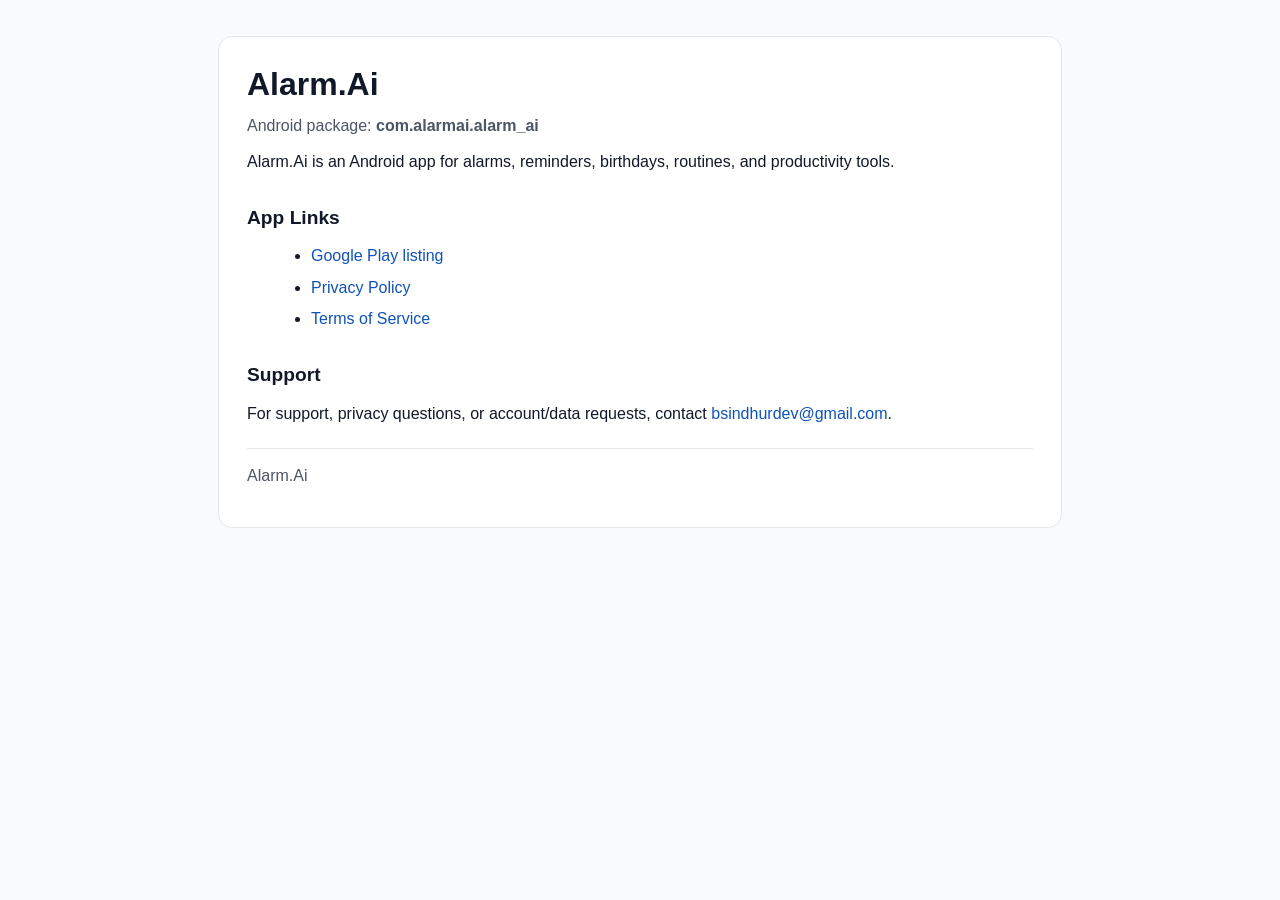
==== alarmai/index.html @ ee33b66f "Add Alarm.Ai homepage" ====
<!doctype html>
<html lang="en">
  <head>
    <meta charset="utf-8" />
    <meta name="viewport" content="width=device-width, initial-scale=1" />
    <title>Alarm.Ai</title>
    <meta
      name="description"
      content="Alarm.Ai Android app information, privacy policy, terms, and support."
    />
    <style>
      :root {
        --bg: #f8fafc;
        --text: #111827;
        --muted: #4b5563;
        --line: #e5e7eb;
        --card: #ffffff;
        --link: #0f52ba;
      }
      * { box-sizing: border-box; }
      body {
        margin: 0;
        background: var(--bg);
        color: var(--text);
        font-family: -apple-system, BlinkMacSystemFont, "Segoe UI", Roboto, Helvetica, Arial, sans-serif;
        line-height: 1.6;
      }
      .wrap { max-width: 880px; margin: 36px auto; padding: 0 18px; }
      .card {
        background: var(--card);
        border: 1px solid var(--line);
        border-radius: 14px;
        padding: 28px;
      }
      h1 { line-height: 1.2; margin: 0 0 10px; font-size: 2rem; }
      h2 { margin: 28px 0 10px; font-size: 1.2rem; }
      p { margin: 10px 0; }
      ul { margin: 8px 0 0 24px; }
      li { margin: 6px 0; }
      .muted { color: var(--muted); }
      a { color: var(--link); text-decoration: none; }
      a:hover { text-decoration: underline; }
      .footer {
        margin-top: 22px;
        padding-top: 14px;
        border-top: 1px solid var(--line);
        color: var(--muted);
      }
    </style>
  </head>
  <body>
    <main class="wrap">
      <article class="card">
        <h1>Alarm.Ai</h1>
        <p class="muted">Android package: <strong>com.alarmai.alarm_ai</strong></p>
        <p>
          Alarm.Ai is an Android app for alarms, reminders, birthdays, routines,
          and productivity tools.
        </p>

        <h2>App Links</h2>
        <ul>
          <li><a href="https://play.google.com/store/apps/details?id=com.alarmai.alarm_ai">Google Play listing</a></li>
          <li><a href="privacy-policy.html">Privacy Policy</a></li>
          <li><a href="terms.html">Terms of Service</a></li>
        </ul>

        <h2>Support</h2>
        <p>
          For support, privacy questions, or account/data requests, contact
          <a href="mailto:bsindhurdev@gmail.com">bsindhurdev@gmail.com</a>.
        </p>

        <p class="footer">Alarm.Ai</p>
      </article>
    </main>
  </body>
</html>
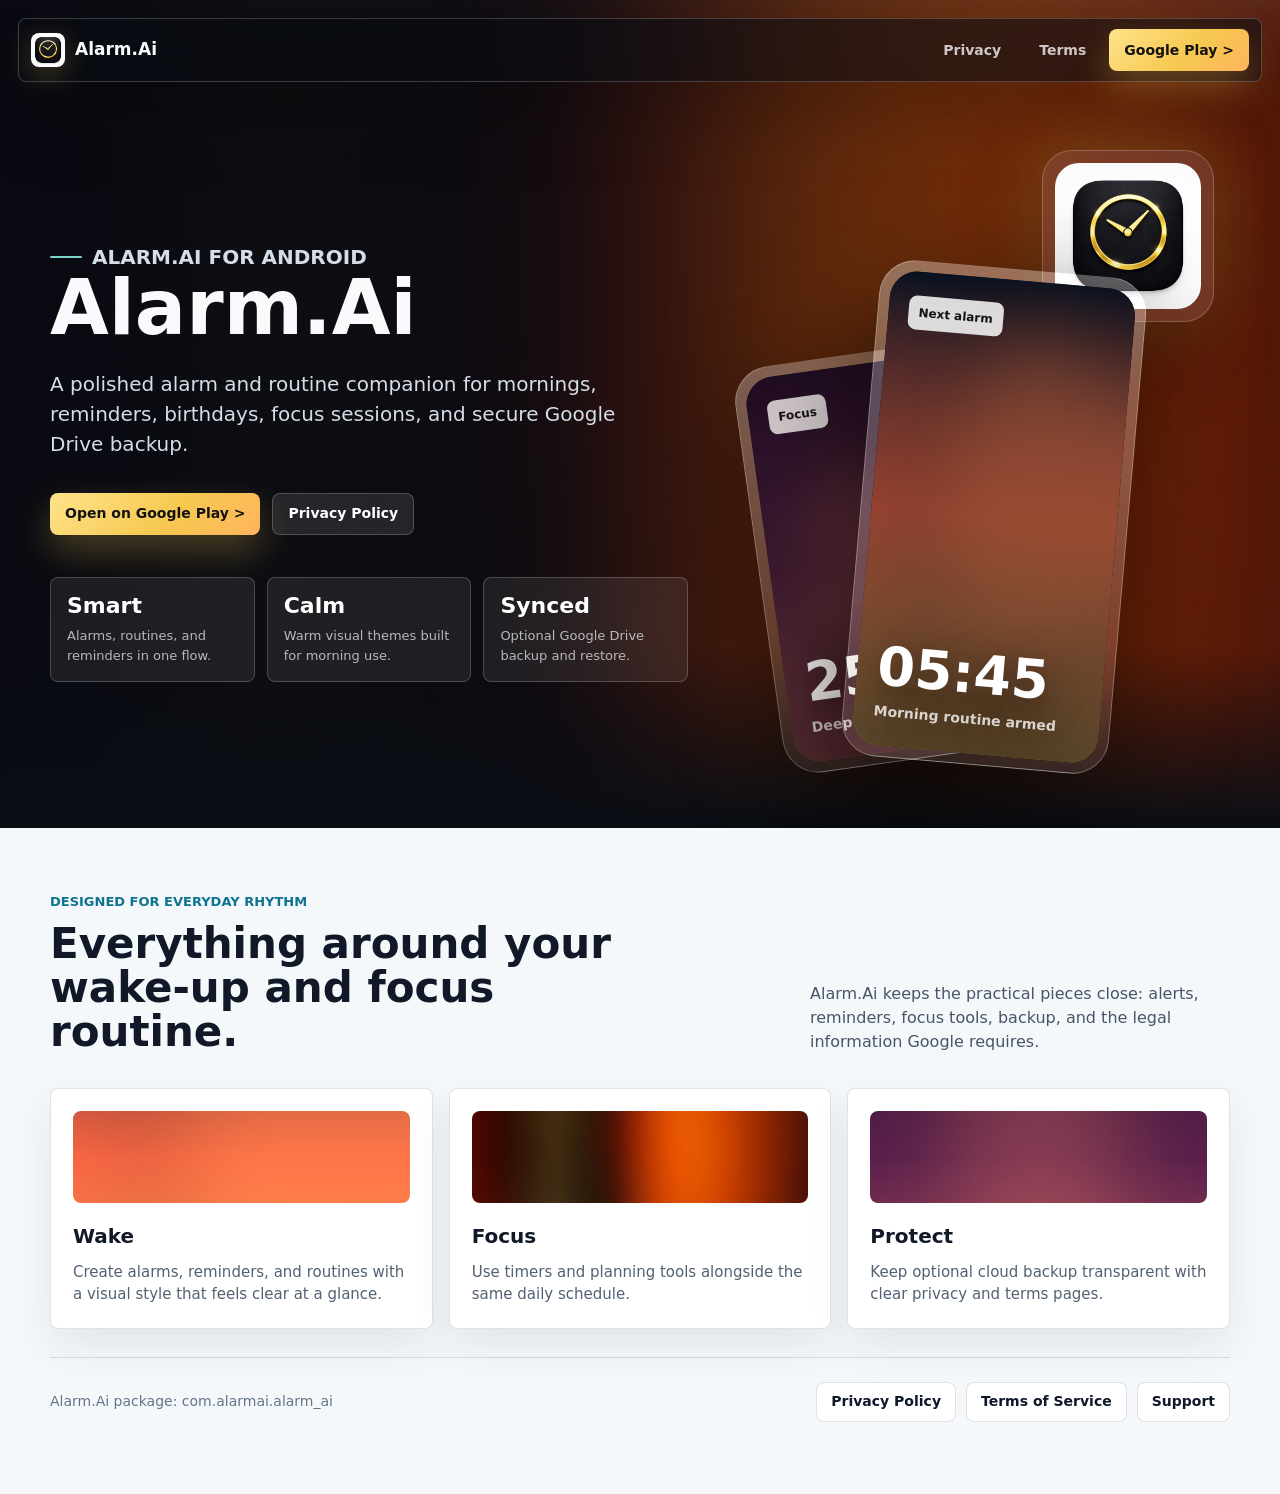
==== commit 1f2d39fd: "Modernize Alarm.Ai homepage" ====
--- a/alarmai/index.html
+++ b/alarmai/index.html
@@ -6,73 +6,596 @@
     <title>Alarm.Ai</title>
     <meta
       name="description"
-      content="Alarm.Ai Android app information, privacy policy, terms, and support."
+      content="Alarm.Ai Android app for alarms, reminders, birthdays, routines, and productivity tools."
     />
     <style>
       :root {
-        --bg: #f8fafc;
-        --text: #111827;
-        --muted: #4b5563;
-        --line: #e5e7eb;
-        --card: #ffffff;
-        --link: #0f52ba;
-      }
+        --ink: #f8fafc;
+        --paper: #ffffff;
+        --charcoal: #090d14;
+        --charcoal-soft: #111827;
+        --muted: #d5dde8;
+        --gold: #f6c84f;
+        --amber: #ff9b54;
+        --mint: #7dd3c7;
+        --blue: #83b9ff;
+        --line: rgba(255, 255, 255, 0.2);
+        --dark-line: rgba(15, 23, 42, 0.12);
+      }
+
       * { box-sizing: border-box; }
+      html { scroll-behavior: smooth; }
       body {
         margin: 0;
-        background: var(--bg);
-        color: var(--text);
-        font-family: -apple-system, BlinkMacSystemFont, "Segoe UI", Roboto, Helvetica, Arial, sans-serif;
-        line-height: 1.6;
-      }
-      .wrap { max-width: 880px; margin: 36px auto; padding: 0 18px; }
-      .card {
-        background: var(--card);
+        color: var(--ink);
+        background: var(--charcoal);
+        font-family: Inter, ui-sans-serif, system-ui, -apple-system, BlinkMacSystemFont, "Segoe UI", Roboto, Helvetica, Arial, sans-serif;
+        line-height: 1.5;
+      }
+
+      img { display: block; max-width: 100%; }
+      a { color: inherit; text-decoration: none; }
+
+      .page {
+        min-height: 100svh;
+        overflow-x: hidden;
+      }
+
+      .topbar {
+        position: fixed;
+        inset: 18px 18px auto;
+        z-index: 20;
+        display: flex;
+        align-items: center;
+        justify-content: space-between;
+        gap: 18px;
+        padding: 10px 12px;
         border: 1px solid var(--line);
-        border-radius: 14px;
-        padding: 28px;
-      }
-      h1 { line-height: 1.2; margin: 0 0 10px; font-size: 2rem; }
-      h2 { margin: 28px 0 10px; font-size: 1.2rem; }
-      p { margin: 10px 0; }
-      ul { margin: 8px 0 0 24px; }
-      li { margin: 6px 0; }
-      .muted { color: var(--muted); }
-      a { color: var(--link); text-decoration: none; }
-      a:hover { text-decoration: underline; }
-      .footer {
-        margin-top: 22px;
-        padding-top: 14px;
-        border-top: 1px solid var(--line);
+        border-radius: 8px;
+        background: rgba(9, 13, 20, 0.58);
+        backdrop-filter: blur(18px);
+        box-shadow: 0 24px 80px rgba(0, 0, 0, 0.25);
+      }
+
+      .brand {
+        display: inline-flex;
+        align-items: center;
+        gap: 10px;
+        min-width: 0;
+        font-weight: 800;
+        font-size: 17px;
+      }
+
+      .brand img {
+        width: 34px;
+        height: 34px;
+        border-radius: 8px;
+        box-shadow: 0 8px 28px rgba(246, 200, 79, 0.25);
+      }
+
+      .nav {
+        display: flex;
+        align-items: center;
+        gap: 8px;
+      }
+
+      .nav a,
+      .button {
+        display: inline-flex;
+        align-items: center;
+        justify-content: center;
+        min-height: 42px;
+        border-radius: 8px;
+        padding: 0 15px;
+        font-weight: 750;
+        font-size: 14px;
+        white-space: nowrap;
+      }
+
+      .nav a {
+        color: rgba(248, 250, 252, 0.78);
+      }
+
+      .nav a:hover,
+      .nav a:focus-visible {
+        color: #ffffff;
+        background: rgba(255, 255, 255, 0.08);
+        outline: none;
+      }
+
+      .button.primary {
+        color: #121212;
+        background: linear-gradient(135deg, #ffe38b, var(--gold) 58%, #ffb45e);
+        box-shadow: 0 16px 36px rgba(246, 200, 79, 0.28);
+      }
+
+      .button.secondary {
+        color: #ffffff;
+        border: 1px solid var(--line);
+        background: rgba(255, 255, 255, 0.1);
+      }
+
+      .hero {
+        position: relative;
+        min-height: 92svh;
+        isolation: isolate;
+        display: flex;
+        align-items: stretch;
+        background-image:
+          linear-gradient(90deg, rgba(7, 10, 18, 0.96) 0%, rgba(7, 10, 18, 0.84) 42%, rgba(7, 10, 18, 0.26) 100%),
+          url("assets/hero-warm.jpg");
+        background-size: cover;
+        background-position: center;
+      }
+
+      .hero::after {
+        content: "";
+        position: absolute;
+        inset: auto 0 0;
+        height: 180px;
+        background: linear-gradient(180deg, rgba(9, 13, 20, 0), var(--charcoal));
+        z-index: -1;
+      }
+
+      .hero-shell {
+        width: min(1180px, calc(100% - 48px));
+        margin: 0 auto;
+        display: grid;
+        grid-template-columns: minmax(0, 1.02fr) minmax(360px, 0.78fr);
+        gap: 54px;
+        align-items: center;
+        padding: 120px 0 48px;
+      }
+
+      .hero-copy {
+        max-width: 660px;
+      }
+
+      .eyebrow {
+        display: inline-flex;
+        align-items: center;
+        gap: 10px;
+        margin: 0 0 18px;
+        color: var(--mint);
+        font-size: 13px;
+        font-weight: 800;
+        text-transform: uppercase;
+        letter-spacing: 0;
+      }
+
+      .eyebrow::before {
+        content: "";
+        width: 32px;
+        height: 2px;
+        border-radius: 2px;
+        background: var(--mint);
+      }
+
+      h1 {
+        margin: 0;
+        font-size: 76px;
+        line-height: 0.96;
+        letter-spacing: 0;
+      }
+
+      .hero-copy p {
+        max-width: 620px;
+        margin: 24px 0 0;
         color: var(--muted);
+        font-size: 20px;
+      }
+
+      .hero-actions {
+        display: flex;
+        flex-wrap: wrap;
+        gap: 12px;
+        margin-top: 34px;
+      }
+
+      .signal-row {
+        display: grid;
+        grid-template-columns: repeat(3, minmax(0, 1fr));
+        gap: 12px;
+        margin-top: 42px;
+        max-width: 640px;
+      }
+
+      .signal {
+        min-height: 92px;
+        padding: 16px;
+        border: 1px solid var(--line);
+        border-radius: 8px;
+        background: rgba(255, 255, 255, 0.08);
+        backdrop-filter: blur(14px);
+      }
+
+      .signal strong {
+        display: block;
+        color: #ffffff;
+        font-size: 22px;
+        line-height: 1.1;
+      }
+
+      .signal span {
+        display: block;
+        margin-top: 8px;
+        color: rgba(248, 250, 252, 0.7);
+        font-size: 13px;
+      }
+
+      .visual-stage {
+        position: relative;
+        min-height: 620px;
+      }
+
+      .logo-orbit {
+        position: absolute;
+        top: 10px;
+        right: 16px;
+        width: 172px;
+        height: 172px;
+        border-radius: 30px;
+        padding: 12px;
+        background: rgba(255, 255, 255, 0.12);
+        border: 1px solid rgba(255, 255, 255, 0.22);
+        box-shadow: 0 24px 80px rgba(0, 0, 0, 0.42), 0 0 70px rgba(246, 200, 79, 0.32);
+        backdrop-filter: blur(20px);
+      }
+
+      .logo-orbit img { border-radius: 24px; }
+
+      .phone {
+        position: absolute;
+        width: 268px;
+        border-radius: 36px;
+        padding: 10px;
+        background: linear-gradient(180deg, rgba(255, 255, 255, 0.32), rgba(255, 255, 255, 0.08));
+        border: 1px solid rgba(255, 255, 255, 0.28);
+        box-shadow: 0 34px 110px rgba(0, 0, 0, 0.54);
+        overflow: hidden;
+      }
+
+      .phone.main {
+        right: 102px;
+        top: 128px;
+        transform: rotate(5deg);
+      }
+
+      .phone.back {
+        left: 16px;
+        top: 214px;
+        width: 218px;
+        opacity: 0.9;
+        transform: rotate(-8deg);
+      }
+
+      .phone-screen {
+        position: relative;
+        min-height: 476px;
+        border-radius: 28px;
+        overflow: hidden;
+        background: #111827;
+      }
+
+      .phone.back .phone-screen { min-height: 388px; }
+
+      .phone-screen img {
+        position: absolute;
+        inset: 0;
+        width: 100%;
+        height: 100%;
+        object-fit: cover;
+      }
+
+      .screen-ui {
+        position: absolute;
+        inset: 0;
+        display: flex;
+        flex-direction: column;
+        justify-content: space-between;
+        padding: 24px 20px;
+        background: linear-gradient(180deg, rgba(9, 13, 20, 0.14), rgba(9, 13, 20, 0.68));
+      }
+
+      .screen-pill {
+        align-self: flex-start;
+        padding: 8px 10px;
+        border-radius: 8px;
+        color: #141414;
+        background: rgba(255, 255, 255, 0.84);
+        font-size: 12px;
+        font-weight: 800;
+      }
+
+      .alarm-time {
+        color: #ffffff;
+        text-shadow: 0 8px 36px rgba(0, 0, 0, 0.5);
+      }
+
+      .alarm-time strong {
+        display: block;
+        font-size: 54px;
+        line-height: 0.94;
+      }
+
+      .alarm-time span {
+        display: block;
+        margin-top: 8px;
+        color: rgba(255, 255, 255, 0.78);
+        font-size: 14px;
+        font-weight: 700;
+      }
+
+      .feature-band {
+        position: relative;
+        background: #f5f8fb;
+        color: var(--charcoal-soft);
+        padding: 64px 0 72px;
+      }
+
+      .feature-inner {
+        width: min(1180px, calc(100% - 48px));
+        margin: 0 auto;
+      }
+
+      .section-kicker {
+        margin: 0 0 10px;
+        color: #0e7490;
+        font-size: 13px;
+        font-weight: 850;
+        text-transform: uppercase;
+        letter-spacing: 0;
+      }
+
+      .feature-head {
+        display: flex;
+        justify-content: space-between;
+        gap: 24px;
+        align-items: end;
+      }
+
+      .feature-head h2 {
+        margin: 0;
+        max-width: 620px;
+        font-size: 42px;
+        line-height: 1.05;
+        letter-spacing: 0;
+      }
+
+      .feature-head p {
+        max-width: 420px;
+        margin: 0;
+        color: #475569;
+        font-size: 16px;
+      }
+
+      .feature-grid {
+        display: grid;
+        grid-template-columns: repeat(3, minmax(0, 1fr));
+        gap: 16px;
+        margin-top: 34px;
+      }
+
+      .feature-card {
+        min-height: 188px;
+        border-radius: 8px;
+        padding: 22px;
+        background: var(--paper);
+        border: 1px solid var(--dark-line);
+        box-shadow: 0 18px 40px rgba(15, 23, 42, 0.08);
+      }
+
+      .feature-card img {
+        width: 100%;
+        height: 92px;
+        object-fit: cover;
+        border-radius: 8px;
+        margin-bottom: 18px;
+      }
+
+      .feature-card h3 {
+        margin: 0;
+        font-size: 20px;
+        letter-spacing: 0;
+      }
+
+      .feature-card p {
+        margin: 10px 0 0;
+        color: #526173;
+        font-size: 15px;
+      }
+
+      .legal-strip {
+        display: flex;
+        flex-wrap: wrap;
+        gap: 10px;
+        align-items: center;
+        justify-content: space-between;
+        margin-top: 28px;
+        padding-top: 24px;
+        border-top: 1px solid var(--dark-line);
+      }
+
+      .legal-strip p {
+        margin: 0;
+        color: #64748b;
+        font-size: 14px;
+      }
+
+      .legal-links {
+        display: flex;
+        flex-wrap: wrap;
+        gap: 10px;
+      }
+
+      .legal-links a {
+        min-height: 40px;
+        display: inline-flex;
+        align-items: center;
+        border-radius: 8px;
+        padding: 0 14px;
+        color: #0f172a;
+        background: #ffffff;
+        border: 1px solid var(--dark-line);
+        font-size: 14px;
+        font-weight: 800;
+      }
+
+      @media (max-width: 980px) {
+        .topbar { inset: 12px 12px auto; }
+        .nav a.optional { display: none; }
+        .hero-shell {
+          grid-template-columns: 1fr;
+          gap: 30px;
+          padding-top: 112px;
+        }
+        h1 { font-size: 58px; }
+        .hero-copy p { font-size: 18px; }
+        .visual-stage { min-height: 520px; }
+        .phone.main { right: 12%; top: 66px; }
+        .phone.back { left: 8%; top: 168px; }
+        .logo-orbit { right: 8%; top: 0; width: 132px; height: 132px; }
+        .feature-head { display: block; }
+        .feature-head h2 { font-size: 34px; }
+        .feature-head p { margin-top: 14px; }
+        .feature-grid { grid-template-columns: 1fr; }
+      }
+
+      @media (max-width: 640px) {
+        .topbar {
+          padding: 8px;
+          gap: 8px;
+        }
+        .brand span { max-width: 96px; overflow: hidden; text-overflow: ellipsis; }
+        .nav a { display: none; }
+        .nav .button { min-height: 38px; padding: 0 11px; font-size: 13px; }
+        .hero { min-height: 92svh; }
+        .hero-shell {
+          width: min(100% - 28px, 1180px);
+          padding: 94px 0 32px;
+        }
+        h1 { font-size: 40px; line-height: 1; }
+        .hero-copy p { font-size: 16px; }
+        .hero-actions { gap: 10px; margin-top: 24px; }
+        .button { width: 100%; min-height: 46px; }
+        .signal-row { grid-template-columns: 1fr; margin-top: 24px; }
+        .signal { min-height: 74px; }
+        .visual-stage { min-height: 380px; margin-top: 8px; }
+        .phone { width: 190px; border-radius: 28px; padding: 8px; }
+        .phone.main { right: 4px; top: 42px; }
+        .phone.back { left: 0; top: 126px; width: 152px; }
+        .phone-screen { min-height: 332px; border-radius: 22px; }
+        .phone.back .phone-screen { min-height: 270px; }
+        .logo-orbit { width: 92px; height: 92px; border-radius: 20px; right: 4px; top: 0; padding: 7px; }
+        .logo-orbit img { border-radius: 16px; }
+        .screen-ui { padding: 18px 14px; }
+        .alarm-time strong { font-size: 38px; }
+        .feature-band { padding-top: 48px; }
+        .feature-inner { width: min(100% - 28px, 1180px); }
+        .feature-head h2 { font-size: 28px; }
+        .legal-strip { align-items: stretch; }
+        .legal-links { width: 100%; }
+        .legal-links a { flex: 1 1 160px; justify-content: center; }
       }
     </style>
   </head>
   <body>
-    <main class="wrap">
-      <article class="card">
-        <h1>Alarm.Ai</h1>
-        <p class="muted">Android package: <strong>com.alarmai.alarm_ai</strong></p>
-        <p>
-          Alarm.Ai is an Android app for alarms, reminders, birthdays, routines,
-          and productivity tools.
-        </p>
-
-        <h2>App Links</h2>
-        <ul>
-          <li><a href="https://play.google.com/store/apps/details?id=com.alarmai.alarm_ai">Google Play listing</a></li>
-          <li><a href="privacy-policy.html">Privacy Policy</a></li>
-          <li><a href="terms.html">Terms of Service</a></li>
-        </ul>
-
-        <h2>Support</h2>
-        <p>
-          For support, privacy questions, or account/data requests, contact
-          <a href="mailto:bsindhurdev@gmail.com">bsindhurdev@gmail.com</a>.
-        </p>
-
-        <p class="footer">Alarm.Ai</p>
-      </article>
-    </main>
+    <div class="page">
+      <header class="topbar" aria-label="Alarm.Ai navigation">
+        <a class="brand" href="/alarmai/" aria-label="Alarm.Ai home">
+          <img src="assets/app-logo.png" alt="" />
+          <span>Alarm.Ai</span>
+        </a>
+        <nav class="nav" aria-label="Primary links">
+          <a class="optional" href="privacy-policy.html">Privacy</a>
+          <a class="optional" href="terms.html">Terms</a>
+          <a class="button primary" href="https://play.google.com/store/apps/details?id=com.alarmai.alarm_ai">Google Play &gt;</a>
+        </nav>
+      </header>
+
+      <main>
+        <section class="hero" aria-labelledby="hero-title">
+          <div class="hero-shell">
+            <div class="hero-copy">
+              <p class="eyebrow">Alarm.Ai for Android</p>
+              <h1 id="hero-title">Alarm.Ai</h1>
+              <p>
+                A polished alarm and routine companion for mornings, reminders,
+                birthdays, focus sessions, and secure Google Drive backup.
+              </p>
+              <div class="hero-actions">
+                <a class="button primary" href="https://play.google.com/store/apps/details?id=com.alarmai.alarm_ai">Open on Google Play &gt;</a>
+                <a class="button secondary" href="privacy-policy.html">Privacy Policy</a>
+              </div>
+              <div class="signal-row" aria-label="Highlights">
+                <div class="signal"><strong>Smart</strong><span>Alarms, routines, and reminders in one flow.</span></div>
+                <div class="signal"><strong>Calm</strong><span>Warm visual themes built for morning use.</span></div>
+                <div class="signal"><strong>Synced</strong><span>Optional Google Drive backup and restore.</span></div>
+              </div>
+            </div>
+
+            <div class="visual-stage" aria-hidden="true">
+              <div class="logo-orbit"><img src="assets/app-logo.png" alt="" /></div>
+              <div class="phone back">
+                <div class="phone-screen">
+                  <img src="assets/wallpaper-dusk.png" alt="" />
+                  <div class="screen-ui">
+                    <span class="screen-pill">Focus</span>
+                    <div class="alarm-time"><strong>25:00</strong><span>Deep work timer</span></div>
+                  </div>
+                </div>
+              </div>
+              <div class="phone main">
+                <div class="phone-screen">
+                  <img src="assets/wallpaper-sunrise.png" alt="" />
+                  <div class="screen-ui">
+                    <span class="screen-pill">Next alarm</span>
+                    <div class="alarm-time"><strong>05:45</strong><span>Morning routine armed</span></div>
+                  </div>
+                </div>
+              </div>
+            </div>
+          </div>
+        </section>
+
+        <section class="feature-band" aria-labelledby="feature-title">
+          <div class="feature-inner">
+            <p class="section-kicker">Designed for everyday rhythm</p>
+            <div class="feature-head">
+              <h2 id="feature-title">Everything around your wake-up and focus routine.</h2>
+              <p>
+                Alarm.Ai keeps the practical pieces close: alerts, reminders,
+                focus tools, backup, and the legal information Google requires.
+              </p>
+            </div>
+            <div class="feature-grid">
+              <article class="feature-card">
+                <img src="assets/wallpaper-sunrise.png" alt="Sunrise visual theme" />
+                <h3>Wake</h3>
+                <p>Create alarms, reminders, and routines with a visual style that feels clear at a glance.</p>
+              </article>
+              <article class="feature-card">
+                <img src="assets/hero-warm.jpg" alt="Warm focus background" />
+                <h3>Focus</h3>
+                <p>Use timers and planning tools alongside the same daily schedule.</p>
+              </article>
+              <article class="feature-card">
+                <img src="assets/wallpaper-dusk.png" alt="Dusk visual theme" />
+                <h3>Protect</h3>
+                <p>Keep optional cloud backup transparent with clear privacy and terms pages.</p>
+              </article>
+            </div>
+            <div class="legal-strip">
+              <p>Alarm.Ai package: com.alarmai.alarm_ai</p>
+              <div class="legal-links">
+                <a href="privacy-policy.html">Privacy Policy</a>
+                <a href="terms.html">Terms of Service</a>
+                <a href="mailto:bsindhurdev@gmail.com">Support</a>
+              </div>
+            </div>
+          </div>
+        </section>
+      </main>
+    </div>
   </body>
 </html>
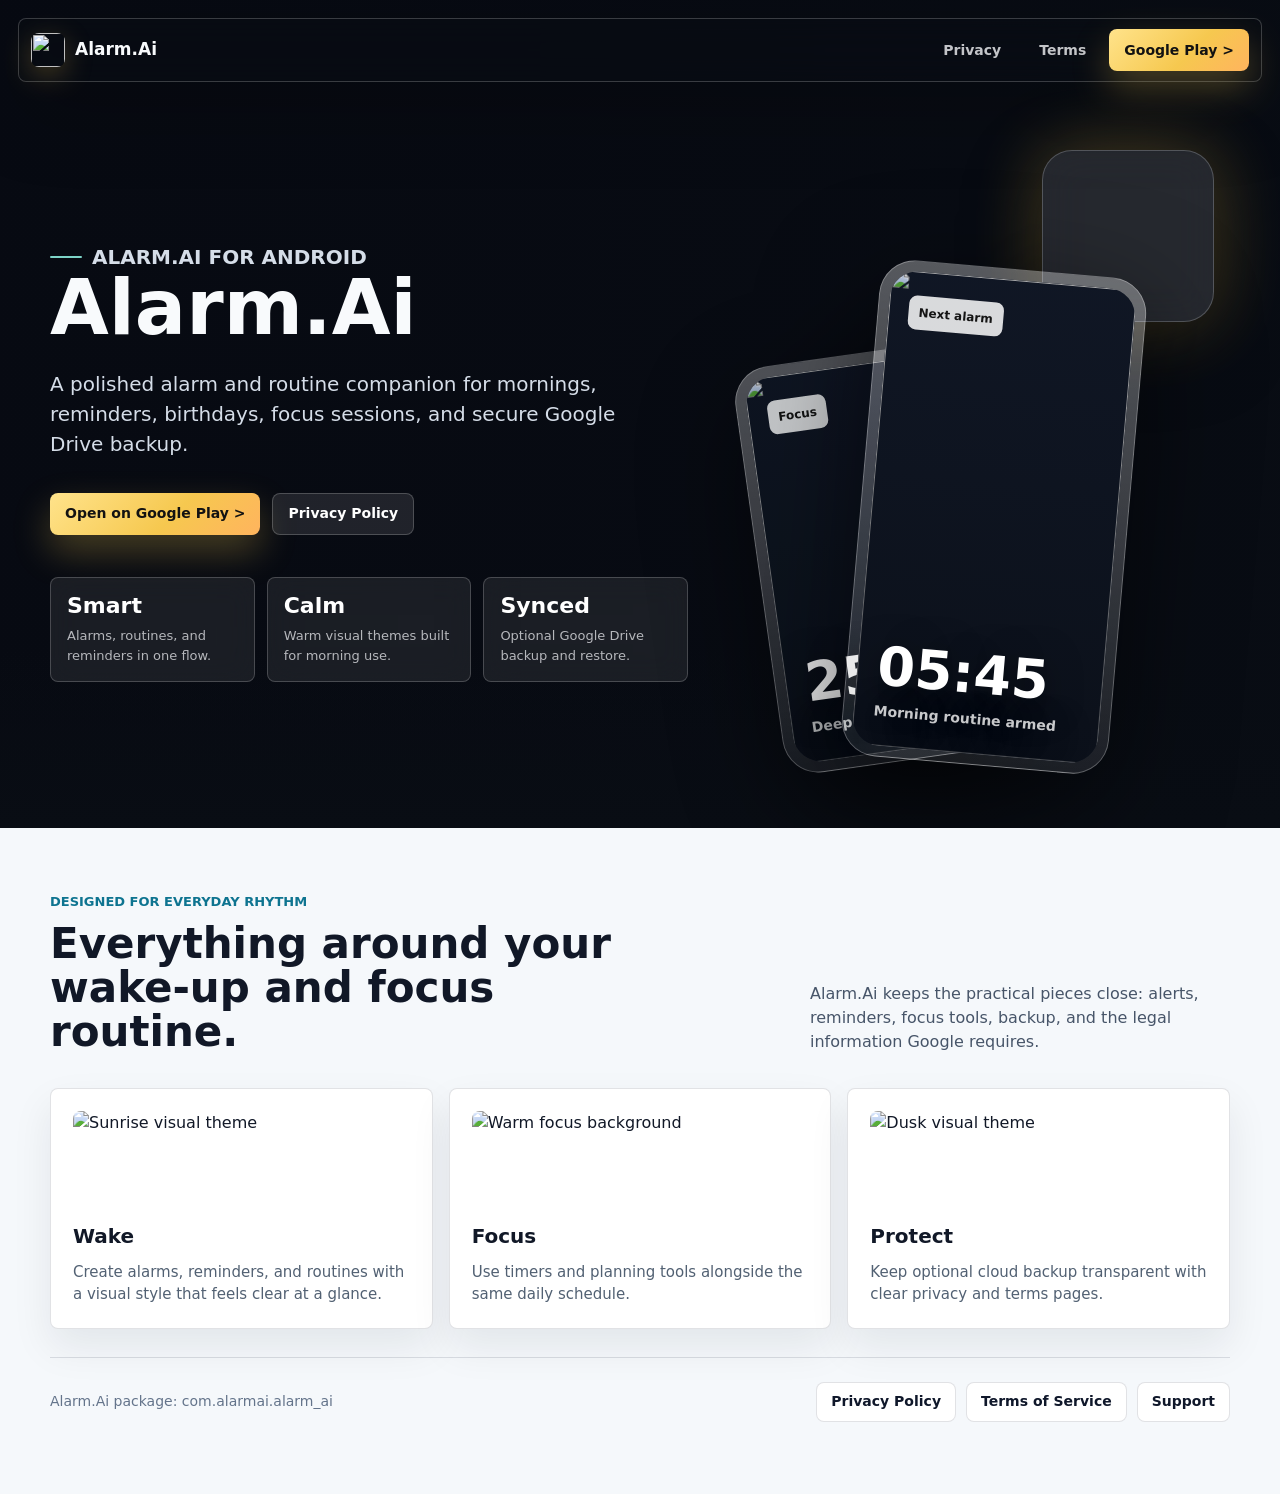
==== commit a38bffad: "Slim modern Alarm.Ai homepage" ====
--- a/alarmai/index.html
+++ b/alarmai/index.html
@@ -16,13 +16,10 @@
         --charcoal-soft: #111827;
         --muted: #d5dde8;
         --gold: #f6c84f;
-        --amber: #ff9b54;
         --mint: #7dd3c7;
-        --blue: #83b9ff;
         --line: rgba(255, 255, 255, 0.2);
         --dark-line: rgba(15, 23, 42, 0.12);
       }
-
       * { box-sizing: border-box; }
       html { scroll-behavior: smooth; }
       body {
@@ -32,15 +29,9 @@
         font-family: Inter, ui-sans-serif, system-ui, -apple-system, BlinkMacSystemFont, "Segoe UI", Roboto, Helvetica, Arial, sans-serif;
         line-height: 1.5;
       }
-
       img { display: block; max-width: 100%; }
       a { color: inherit; text-decoration: none; }
-
-      .page {
-        min-height: 100svh;
-        overflow-x: hidden;
-      }
-
+      .page { min-height: 100svh; overflow-x: hidden; }
       .topbar {
         position: fixed;
         inset: 18px 18px auto;
@@ -56,7 +47,6 @@
         backdrop-filter: blur(18px);
         box-shadow: 0 24px 80px rgba(0, 0, 0, 0.25);
       }
-
       .brand {
         display: inline-flex;
         align-items: center;
@@ -65,20 +55,13 @@
         font-weight: 800;
         font-size: 17px;
       }
-
       .brand img {
         width: 34px;
         height: 34px;
         border-radius: 8px;
         box-shadow: 0 8px 28px rgba(246, 200, 79, 0.25);
       }
-
-      .nav {
-        display: flex;
-        align-items: center;
-        gap: 8px;
-      }
-
+      .nav { display: flex; align-items: center; gap: 8px; }
       .nav a,
       .button {
         display: inline-flex;
@@ -91,30 +74,23 @@
         font-size: 14px;
         white-space: nowrap;
       }
-
-      .nav a {
-        color: rgba(248, 250, 252, 0.78);
-      }
-
+      .nav a { color: rgba(248, 250, 252, 0.78); }
       .nav a:hover,
       .nav a:focus-visible {
         color: #ffffff;
         background: rgba(255, 255, 255, 0.08);
         outline: none;
       }
-
       .button.primary {
         color: #121212;
         background: linear-gradient(135deg, #ffe38b, var(--gold) 58%, #ffb45e);
         box-shadow: 0 16px 36px rgba(246, 200, 79, 0.28);
       }
-
       .button.secondary {
         color: #ffffff;
         border: 1px solid var(--line);
         background: rgba(255, 255, 255, 0.1);
       }
-
       .hero {
         position: relative;
         min-height: 92svh;
@@ -123,11 +99,10 @@
         align-items: stretch;
         background-image:
           linear-gradient(90deg, rgba(7, 10, 18, 0.96) 0%, rgba(7, 10, 18, 0.84) 42%, rgba(7, 10, 18, 0.26) 100%),
-          url("assets/hero-warm.jpg");
+          url("https://raw.githubusercontent.com/bathalasindhur/alarmai-privacy-policy/main/assets/hero-warm.jpg");
         background-size: cover;
         background-position: center;
       }
-
       .hero::after {
         content: "";
         position: absolute;
@@ -136,7 +111,6 @@
         background: linear-gradient(180deg, rgba(9, 13, 20, 0), var(--charcoal));
         z-index: -1;
       }
-
       .hero-shell {
         width: min(1180px, calc(100% - 48px));
         margin: 0 auto;
@@ -146,11 +120,7 @@
         align-items: center;
         padding: 120px 0 48px;
       }
-
-      .hero-copy {
-        max-width: 660px;
-      }
-
+      .hero-copy { max-width: 660px; }
       .eyebrow {
         display: inline-flex;
         align-items: center;
@@ -162,7 +132,6 @@
         text-transform: uppercase;
         letter-spacing: 0;
       }
-
       .eyebrow::before {
         content: "";
         width: 32px;
@@ -170,28 +139,19 @@
         border-radius: 2px;
         background: var(--mint);
       }
-
       h1 {
         margin: 0;
         font-size: 76px;
         line-height: 0.96;
         letter-spacing: 0;
       }
-
       .hero-copy p {
         max-width: 620px;
         margin: 24px 0 0;
         color: var(--muted);
         font-size: 20px;
       }
-
-      .hero-actions {
-        display: flex;
-        flex-wrap: wrap;
-        gap: 12px;
-        margin-top: 34px;
-      }
-
+      .hero-actions { display: flex; flex-wrap: wrap; gap: 12px; margin-top: 34px; }
       .signal-row {
         display: grid;
         grid-template-columns: repeat(3, minmax(0, 1fr));
@@ -199,7 +159,6 @@
         margin-top: 42px;
         max-width: 640px;
       }
-
       .signal {
         min-height: 92px;
         padding: 16px;
@@ -208,26 +167,9 @@
         background: rgba(255, 255, 255, 0.08);
         backdrop-filter: blur(14px);
       }
-
-      .signal strong {
-        display: block;
-        color: #ffffff;
-        font-size: 22px;
-        line-height: 1.1;
-      }
-
-      .signal span {
-        display: block;
-        margin-top: 8px;
-        color: rgba(248, 250, 252, 0.7);
-        font-size: 13px;
-      }
-
-      .visual-stage {
-        position: relative;
-        min-height: 620px;
-      }
-
+      .signal strong { display: block; color: #ffffff; font-size: 22px; line-height: 1.1; }
+      .signal span { display: block; margin-top: 8px; color: rgba(248, 250, 252, 0.7); font-size: 13px; }
+      .visual-stage { position: relative; min-height: 620px; }
       .logo-orbit {
         position: absolute;
         top: 10px;
@@ -241,9 +183,7 @@
         box-shadow: 0 24px 80px rgba(0, 0, 0, 0.42), 0 0 70px rgba(246, 200, 79, 0.32);
         backdrop-filter: blur(20px);
       }
-
       .logo-orbit img { border-radius: 24px; }
-
       .phone {
         position: absolute;
         width: 268px;
@@ -254,39 +194,11 @@
         box-shadow: 0 34px 110px rgba(0, 0, 0, 0.54);
         overflow: hidden;
       }
-
-      .phone.main {
-        right: 102px;
-        top: 128px;
-        transform: rotate(5deg);
-      }
-
-      .phone.back {
-        left: 16px;
-        top: 214px;
-        width: 218px;
-        opacity: 0.9;
-        transform: rotate(-8deg);
-      }
-
-      .phone-screen {
-        position: relative;
-        min-height: 476px;
-        border-radius: 28px;
-        overflow: hidden;
-        background: #111827;
-      }
-
+      .phone.main { right: 102px; top: 128px; transform: rotate(5deg); }
+      .phone.back { left: 16px; top: 214px; width: 218px; opacity: 0.9; transform: rotate(-8deg); }
+      .phone-screen { position: relative; min-height: 476px; border-radius: 28px; overflow: hidden; background: #111827; }
       .phone.back .phone-screen { min-height: 388px; }
-
-      .phone-screen img {
-        position: absolute;
-        inset: 0;
-        width: 100%;
-        height: 100%;
-        object-fit: cover;
-      }
-
+      .phone-screen img { position: absolute; inset: 0; width: 100%; height: 100%; object-fit: cover; }
       .screen-ui {
         position: absolute;
         inset: 0;
@@ -296,7 +208,6 @@
         padding: 24px 20px;
         background: linear-gradient(180deg, rgba(9, 13, 20, 0.14), rgba(9, 13, 20, 0.68));
       }
-
       .screen-pill {
         align-self: flex-start;
         padding: 8px 10px;
@@ -306,149 +217,28 @@
         font-size: 12px;
         font-weight: 800;
       }
-
-      .alarm-time {
-        color: #ffffff;
-        text-shadow: 0 8px 36px rgba(0, 0, 0, 0.5);
-      }
-
-      .alarm-time strong {
-        display: block;
-        font-size: 54px;
-        line-height: 0.94;
-      }
-
-      .alarm-time span {
-        display: block;
-        margin-top: 8px;
-        color: rgba(255, 255, 255, 0.78);
-        font-size: 14px;
-        font-weight: 700;
-      }
-
-      .feature-band {
-        position: relative;
-        background: #f5f8fb;
-        color: var(--charcoal-soft);
-        padding: 64px 0 72px;
-      }
-
-      .feature-inner {
-        width: min(1180px, calc(100% - 48px));
-        margin: 0 auto;
-      }
-
-      .section-kicker {
-        margin: 0 0 10px;
-        color: #0e7490;
-        font-size: 13px;
-        font-weight: 850;
-        text-transform: uppercase;
-        letter-spacing: 0;
-      }
-
-      .feature-head {
-        display: flex;
-        justify-content: space-between;
-        gap: 24px;
-        align-items: end;
-      }
-
-      .feature-head h2 {
-        margin: 0;
-        max-width: 620px;
-        font-size: 42px;
-        line-height: 1.05;
-        letter-spacing: 0;
-      }
-
-      .feature-head p {
-        max-width: 420px;
-        margin: 0;
-        color: #475569;
-        font-size: 16px;
-      }
-
-      .feature-grid {
-        display: grid;
-        grid-template-columns: repeat(3, minmax(0, 1fr));
-        gap: 16px;
-        margin-top: 34px;
-      }
-
-      .feature-card {
-        min-height: 188px;
-        border-radius: 8px;
-        padding: 22px;
-        background: var(--paper);
-        border: 1px solid var(--dark-line);
-        box-shadow: 0 18px 40px rgba(15, 23, 42, 0.08);
-      }
-
-      .feature-card img {
-        width: 100%;
-        height: 92px;
-        object-fit: cover;
-        border-radius: 8px;
-        margin-bottom: 18px;
-      }
-
-      .feature-card h3 {
-        margin: 0;
-        font-size: 20px;
-        letter-spacing: 0;
-      }
-
-      .feature-card p {
-        margin: 10px 0 0;
-        color: #526173;
-        font-size: 15px;
-      }
-
-      .legal-strip {
-        display: flex;
-        flex-wrap: wrap;
-        gap: 10px;
-        align-items: center;
-        justify-content: space-between;
-        margin-top: 28px;
-        padding-top: 24px;
-        border-top: 1px solid var(--dark-line);
-      }
-
-      .legal-strip p {
-        margin: 0;
-        color: #64748b;
-        font-size: 14px;
-      }
-
-      .legal-links {
-        display: flex;
-        flex-wrap: wrap;
-        gap: 10px;
-      }
-
-      .legal-links a {
-        min-height: 40px;
-        display: inline-flex;
-        align-items: center;
-        border-radius: 8px;
-        padding: 0 14px;
-        color: #0f172a;
-        background: #ffffff;
-        border: 1px solid var(--dark-line);
-        font-size: 14px;
-        font-weight: 800;
-      }
-
+      .alarm-time { color: #ffffff; text-shadow: 0 8px 36px rgba(0, 0, 0, 0.5); }
+      .alarm-time strong { display: block; font-size: 54px; line-height: 0.94; }
+      .alarm-time span { display: block; margin-top: 8px; color: rgba(255, 255, 255, 0.78); font-size: 14px; font-weight: 700; }
+      .feature-band { position: relative; background: #f5f8fb; color: var(--charcoal-soft); padding: 64px 0 72px; }
+      .feature-inner { width: min(1180px, calc(100% - 48px)); margin: 0 auto; }
+      .section-kicker { margin: 0 0 10px; color: #0e7490; font-size: 13px; font-weight: 850; text-transform: uppercase; letter-spacing: 0; }
+      .feature-head { display: flex; justify-content: space-between; gap: 24px; align-items: end; }
+      .feature-head h2 { margin: 0; max-width: 620px; font-size: 42px; line-height: 1.05; letter-spacing: 0; }
+      .feature-head p { max-width: 420px; margin: 0; color: #475569; font-size: 16px; }
+      .feature-grid { display: grid; grid-template-columns: repeat(3, minmax(0, 1fr)); gap: 16px; margin-top: 34px; }
+      .feature-card { min-height: 188px; border-radius: 8px; padding: 22px; background: var(--paper); border: 1px solid var(--dark-line); box-shadow: 0 18px 40px rgba(15, 23, 42, 0.08); }
+      .feature-card img { width: 100%; height: 92px; object-fit: cover; border-radius: 8px; margin-bottom: 18px; }
+      .feature-card h3 { margin: 0; font-size: 20px; letter-spacing: 0; }
+      .feature-card p { margin: 10px 0 0; color: #526173; font-size: 15px; }
+      .legal-strip { display: flex; flex-wrap: wrap; gap: 10px; align-items: center; justify-content: space-between; margin-top: 28px; padding-top: 24px; border-top: 1px solid var(--dark-line); }
+      .legal-strip p { margin: 0; color: #64748b; font-size: 14px; }
+      .legal-links { display: flex; flex-wrap: wrap; gap: 10px; }
+      .legal-links a { min-height: 40px; display: inline-flex; align-items: center; border-radius: 8px; padding: 0 14px; color: #0f172a; background: #ffffff; border: 1px solid var(--dark-line); font-size: 14px; font-weight: 800; }
       @media (max-width: 980px) {
         .topbar { inset: 12px 12px auto; }
         .nav a.optional { display: none; }
-        .hero-shell {
-          grid-template-columns: 1fr;
-          gap: 30px;
-          padding-top: 112px;
-        }
+        .hero-shell { grid-template-columns: 1fr; gap: 30px; padding-top: 112px; }
         h1 { font-size: 58px; }
         .hero-copy p { font-size: 18px; }
         .visual-stage { min-height: 520px; }
@@ -460,20 +250,13 @@
         .feature-head p { margin-top: 14px; }
         .feature-grid { grid-template-columns: 1fr; }
       }
-
       @media (max-width: 640px) {
-        .topbar {
-          padding: 8px;
-          gap: 8px;
-        }
+        .topbar { padding: 8px; gap: 8px; }
         .brand span { max-width: 96px; overflow: hidden; text-overflow: ellipsis; }
         .nav a { display: none; }
         .nav .button { min-height: 38px; padding: 0 11px; font-size: 13px; }
         .hero { min-height: 92svh; }
-        .hero-shell {
-          width: min(100% - 28px, 1180px);
-          padding: 94px 0 32px;
-        }
+        .hero-shell { width: min(100% - 28px, 1180px); padding: 94px 0 32px; }
         h1 { font-size: 40px; line-height: 1; }
         .hero-copy p { font-size: 16px; }
         .hero-actions { gap: 10px; margin-top: 24px; }
@@ -503,7 +286,7 @@
     <div class="page">
       <header class="topbar" aria-label="Alarm.Ai navigation">
         <a class="brand" href="/alarmai/" aria-label="Alarm.Ai home">
-          <img src="assets/app-logo.png" alt="" />
+          <img src="https://raw.githubusercontent.com/bathalasindhur/alarmai-privacy-policy/main/assets/app-logo.png" alt="" />
           <span>Alarm.Ai</span>
         </a>
         <nav class="nav" aria-label="Primary links">
@@ -512,17 +295,13 @@
           <a class="button primary" href="https://play.google.com/store/apps/details?id=com.alarmai.alarm_ai">Google Play &gt;</a>
         </nav>
       </header>
-
       <main>
         <section class="hero" aria-labelledby="hero-title">
           <div class="hero-shell">
             <div class="hero-copy">
               <p class="eyebrow">Alarm.Ai for Android</p>
               <h1 id="hero-title">Alarm.Ai</h1>
-              <p>
-                A polished alarm and routine companion for mornings, reminders,
-                birthdays, focus sessions, and secure Google Drive backup.
-              </p>
+              <p>A polished alarm and routine companion for mornings, reminders, birthdays, focus sessions, and secure Google Drive backup.</p>
               <div class="hero-actions">
                 <a class="button primary" href="https://play.google.com/store/apps/details?id=com.alarmai.alarm_ai">Open on Google Play &gt;</a>
                 <a class="button secondary" href="privacy-policy.html">Privacy Policy</a>
@@ -533,66 +312,23 @@
                 <div class="signal"><strong>Synced</strong><span>Optional Google Drive backup and restore.</span></div>
               </div>
             </div>
-
             <div class="visual-stage" aria-hidden="true">
-              <div class="logo-orbit"><img src="assets/app-logo.png" alt="" /></div>
-              <div class="phone back">
-                <div class="phone-screen">
-                  <img src="assets/wallpaper-dusk.png" alt="" />
-                  <div class="screen-ui">
-                    <span class="screen-pill">Focus</span>
-                    <div class="alarm-time"><strong>25:00</strong><span>Deep work timer</span></div>
-                  </div>
-                </div>
-              </div>
-              <div class="phone main">
-                <div class="phone-screen">
-                  <img src="assets/wallpaper-sunrise.png" alt="" />
-                  <div class="screen-ui">
-                    <span class="screen-pill">Next alarm</span>
-                    <div class="alarm-time"><strong>05:45</strong><span>Morning routine armed</span></div>
-                  </div>
-                </div>
-              </div>
+              <div class="logo-orbit"><img src="https://raw.githubusercontent.com/bathalasindhur/alarmai-privacy-policy/main/assets/app-logo.png" alt="" /></div>
+              <div class="phone back"><div class="phone-screen"><img src="https://raw.githubusercontent.com/bathalasindhur/alarmai-privacy-policy/main/assets/wallpaper-dusk.png" alt="" /><div class="screen-ui"><span class="screen-pill">Focus</span><div class="alarm-time"><strong>25:00</strong><span>Deep work timer</span></div></div></div></div>
+              <div class="phone main"><div class="phone-screen"><img src="https://raw.githubusercontent.com/bathalasindhur/alarmai-privacy-policy/main/assets/wallpaper-sunrise.png" alt="" /><div class="screen-ui"><span class="screen-pill">Next alarm</span><div class="alarm-time"><strong>05:45</strong><span>Morning routine armed</span></div></div></div></div>
             </div>
           </div>
         </section>
-
         <section class="feature-band" aria-labelledby="feature-title">
           <div class="feature-inner">
             <p class="section-kicker">Designed for everyday rhythm</p>
-            <div class="feature-head">
-              <h2 id="feature-title">Everything around your wake-up and focus routine.</h2>
-              <p>
-                Alarm.Ai keeps the practical pieces close: alerts, reminders,
-                focus tools, backup, and the legal information Google requires.
-              </p>
+            <div class="feature-head"><h2 id="feature-title">Everything around your wake-up and focus routine.</h2><p>Alarm.Ai keeps the practical pieces close: alerts, reminders, focus tools, backup, and the legal information Google requires.</p></div>
+            <div class="feature-grid">
+              <article class="feature-card"><img src="https://raw.githubusercontent.com/bathalasindhur/alarmai-privacy-policy/main/assets/wallpaper-sunrise.png" alt="Sunrise visual theme" /><h3>Wake</h3><p>Create alarms, reminders, and routines with a visual style that feels clear at a glance.</p></article>
+              <article class="feature-card"><img src="https://raw.githubusercontent.com/bathalasindhur/alarmai-privacy-policy/main/assets/hero-warm.jpg" alt="Warm focus background" /><h3>Focus</h3><p>Use timers and planning tools alongside the same daily schedule.</p></article>
+              <article class="feature-card"><img src="https://raw.githubusercontent.com/bathalasindhur/alarmai-privacy-policy/main/assets/wallpaper-dusk.png" alt="Dusk visual theme" /><h3>Protect</h3><p>Keep optional cloud backup transparent with clear privacy and terms pages.</p></article>
             </div>
-            <div class="feature-grid">
-              <article class="feature-card">
-                <img src="assets/wallpaper-sunrise.png" alt="Sunrise visual theme" />
-                <h3>Wake</h3>
-                <p>Create alarms, reminders, and routines with a visual style that feels clear at a glance.</p>
-              </article>
-              <article class="feature-card">
-                <img src="assets/hero-warm.jpg" alt="Warm focus background" />
-                <h3>Focus</h3>
-                <p>Use timers and planning tools alongside the same daily schedule.</p>
-              </article>
-              <article class="feature-card">
-                <img src="assets/wallpaper-dusk.png" alt="Dusk visual theme" />
-                <h3>Protect</h3>
-                <p>Keep optional cloud backup transparent with clear privacy and terms pages.</p>
-              </article>
-            </div>
-            <div class="legal-strip">
-              <p>Alarm.Ai package: com.alarmai.alarm_ai</p>
-              <div class="legal-links">
-                <a href="privacy-policy.html">Privacy Policy</a>
-                <a href="terms.html">Terms of Service</a>
-                <a href="mailto:bsindhurdev@gmail.com">Support</a>
-              </div>
-            </div>
+            <div class="legal-strip"><p>Alarm.Ai package: com.alarmai.alarm_ai</p><div class="legal-links"><a href="privacy-policy.html">Privacy Policy</a><a href="terms.html">Terms of Service</a><a href="mailto:bsindhurdev@gmail.com">Support</a></div></div>
           </div>
         </section>
       </main>
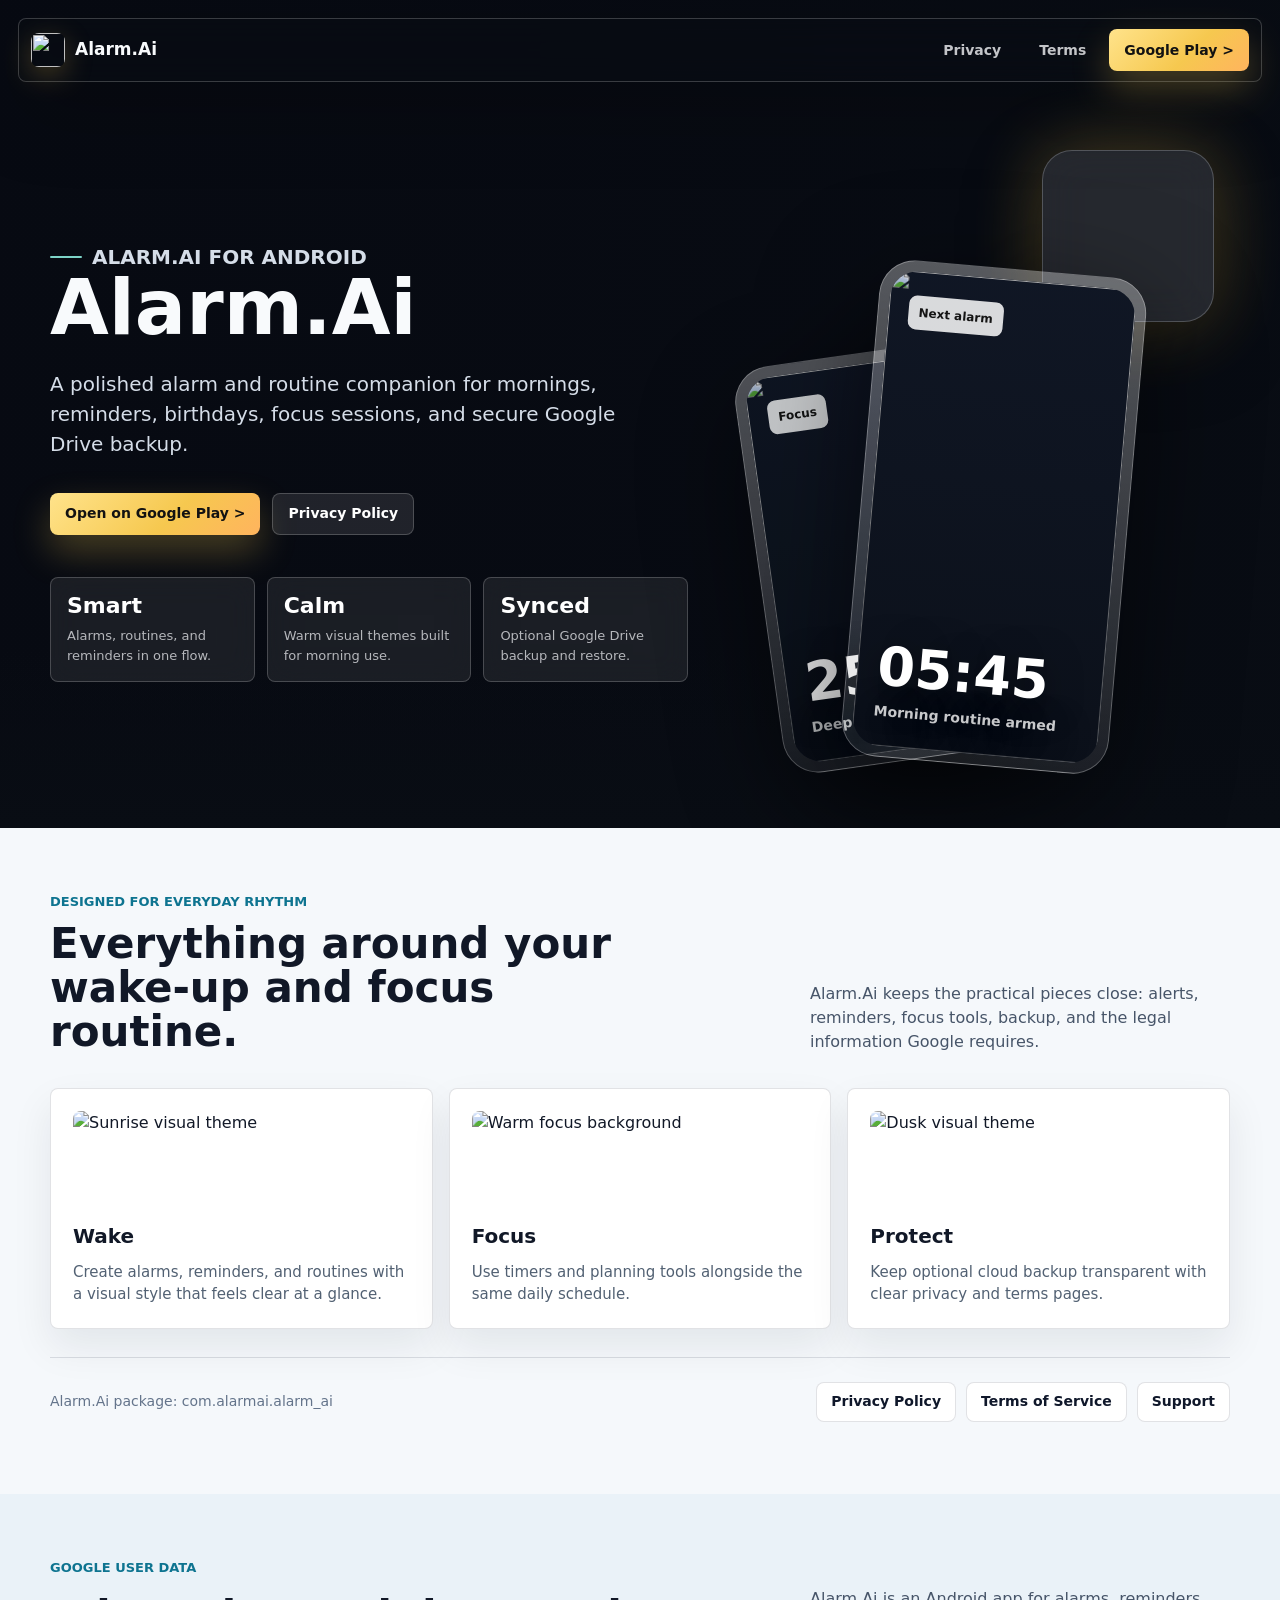
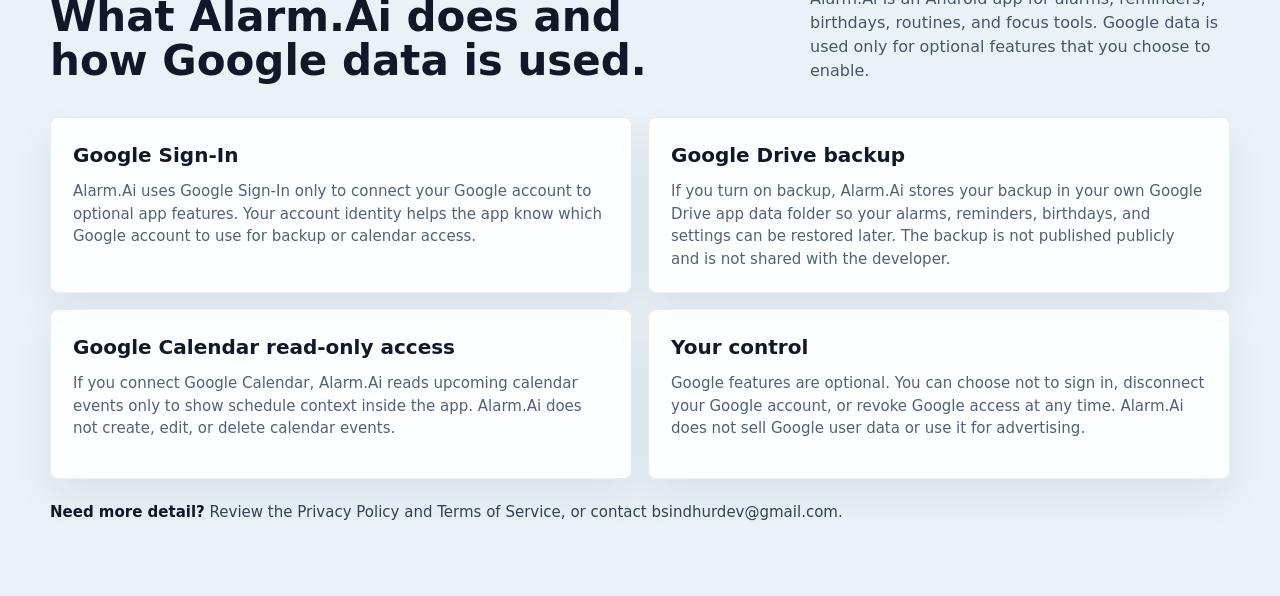
==== commit 376e67f7: "Clarify homepage Google data use" ====
--- a/alarmai/index.html
+++ b/alarmai/index.html
@@ -231,6 +231,14 @@
       .feature-card img { width: 100%; height: 92px; object-fit: cover; border-radius: 8px; margin-bottom: 18px; }
       .feature-card h3 { margin: 0; font-size: 20px; letter-spacing: 0; }
       .feature-card p { margin: 10px 0 0; color: #526173; font-size: 15px; }
+      .trust-band { background: #eaf2f8; color: var(--charcoal-soft); padding: 64px 0 72px; }
+      .trust-inner { width: min(1180px, calc(100% - 48px)); margin: 0 auto; }
+      .trust-grid { display: grid; grid-template-columns: repeat(2, minmax(0, 1fr)); gap: 16px; margin-top: 34px; }
+      .trust-card { min-height: 170px; border-radius: 8px; padding: 22px; background: rgba(255, 255, 255, 0.88); border: 1px solid rgba(15, 23, 42, 0.08); box-shadow: 0 18px 40px rgba(15, 23, 42, 0.07); }
+      .trust-card h3 { margin: 0; font-size: 20px; letter-spacing: 0; }
+      .trust-card p { margin: 10px 0 0; color: #526173; font-size: 15px; }
+      .trust-note { margin: 22px 0 0; color: #334155; font-size: 15px; }
+      .trust-note strong { color: #0f172a; }
       .legal-strip { display: flex; flex-wrap: wrap; gap: 10px; align-items: center; justify-content: space-between; margin-top: 28px; padding-top: 24px; border-top: 1px solid var(--dark-line); }
       .legal-strip p { margin: 0; color: #64748b; font-size: 14px; }
       .legal-links { display: flex; flex-wrap: wrap; gap: 10px; }
@@ -249,6 +257,7 @@
         .feature-head h2 { font-size: 34px; }
         .feature-head p { margin-top: 14px; }
         .feature-grid { grid-template-columns: 1fr; }
+        .trust-grid { grid-template-columns: 1fr; }
       }
       @media (max-width: 640px) {
         .topbar { padding: 8px; gap: 8px; }
@@ -263,7 +272,7 @@
         .button { width: 100%; min-height: 46px; }
         .signal-row { grid-template-columns: 1fr; margin-top: 24px; }
         .signal { min-height: 74px; }
-        .visual-stage { min-height: 380px; margin-top: 8px; }
+        .visual-stage { display: none; }
         .phone { width: 190px; border-radius: 28px; padding: 8px; }
         .phone.main { right: 4px; top: 42px; }
         .phone.back { left: 0; top: 126px; width: 152px; }
@@ -331,6 +340,19 @@
             <div class="legal-strip"><p>Alarm.Ai package: com.alarmai.alarm_ai</p><div class="legal-links"><a href="privacy-policy.html">Privacy Policy</a><a href="terms.html">Terms of Service</a><a href="mailto:bsindhurdev@gmail.com">Support</a></div></div>
           </div>
         </section>
+        <section class="trust-band" id="google-data" aria-labelledby="google-data-title">
+          <div class="trust-inner">
+            <p class="section-kicker">Google user data</p>
+            <div class="feature-head"><h2 id="google-data-title">What Alarm.Ai does and how Google data is used.</h2><p>Alarm.Ai is an Android app for alarms, reminders, birthdays, routines, and focus tools. Google data is used only for optional features that you choose to enable.</p></div>
+            <div class="trust-grid">
+              <article class="trust-card"><h3>Google Sign-In</h3><p>Alarm.Ai uses Google Sign-In only to connect your Google account to optional app features. Your account identity helps the app know which Google account to use for backup or calendar access.</p></article>
+              <article class="trust-card"><h3>Google Drive backup</h3><p>If you turn on backup, Alarm.Ai stores your backup in your own Google Drive app data folder so your alarms, reminders, birthdays, and settings can be restored later. The backup is not published publicly and is not shared with the developer.</p></article>
+              <article class="trust-card"><h3>Google Calendar read-only access</h3><p>If you connect Google Calendar, Alarm.Ai reads upcoming calendar events only to show schedule context inside the app. Alarm.Ai does not create, edit, or delete calendar events.</p></article>
+              <article class="trust-card"><h3>Your control</h3><p>Google features are optional. You can choose not to sign in, disconnect your Google account, or revoke Google access at any time. Alarm.Ai does not sell Google user data or use it for advertising.</p></article>
+            </div>
+            <p class="trust-note"><strong>Need more detail?</strong> Review the <a href="privacy-policy.html">Privacy Policy</a> and <a href="terms.html">Terms of Service</a>, or contact <a href="mailto:bsindhurdev@gmail.com">bsindhurdev@gmail.com</a>.</p>
+          </div>
+        </section>
       </main>
     </div>
   </body>
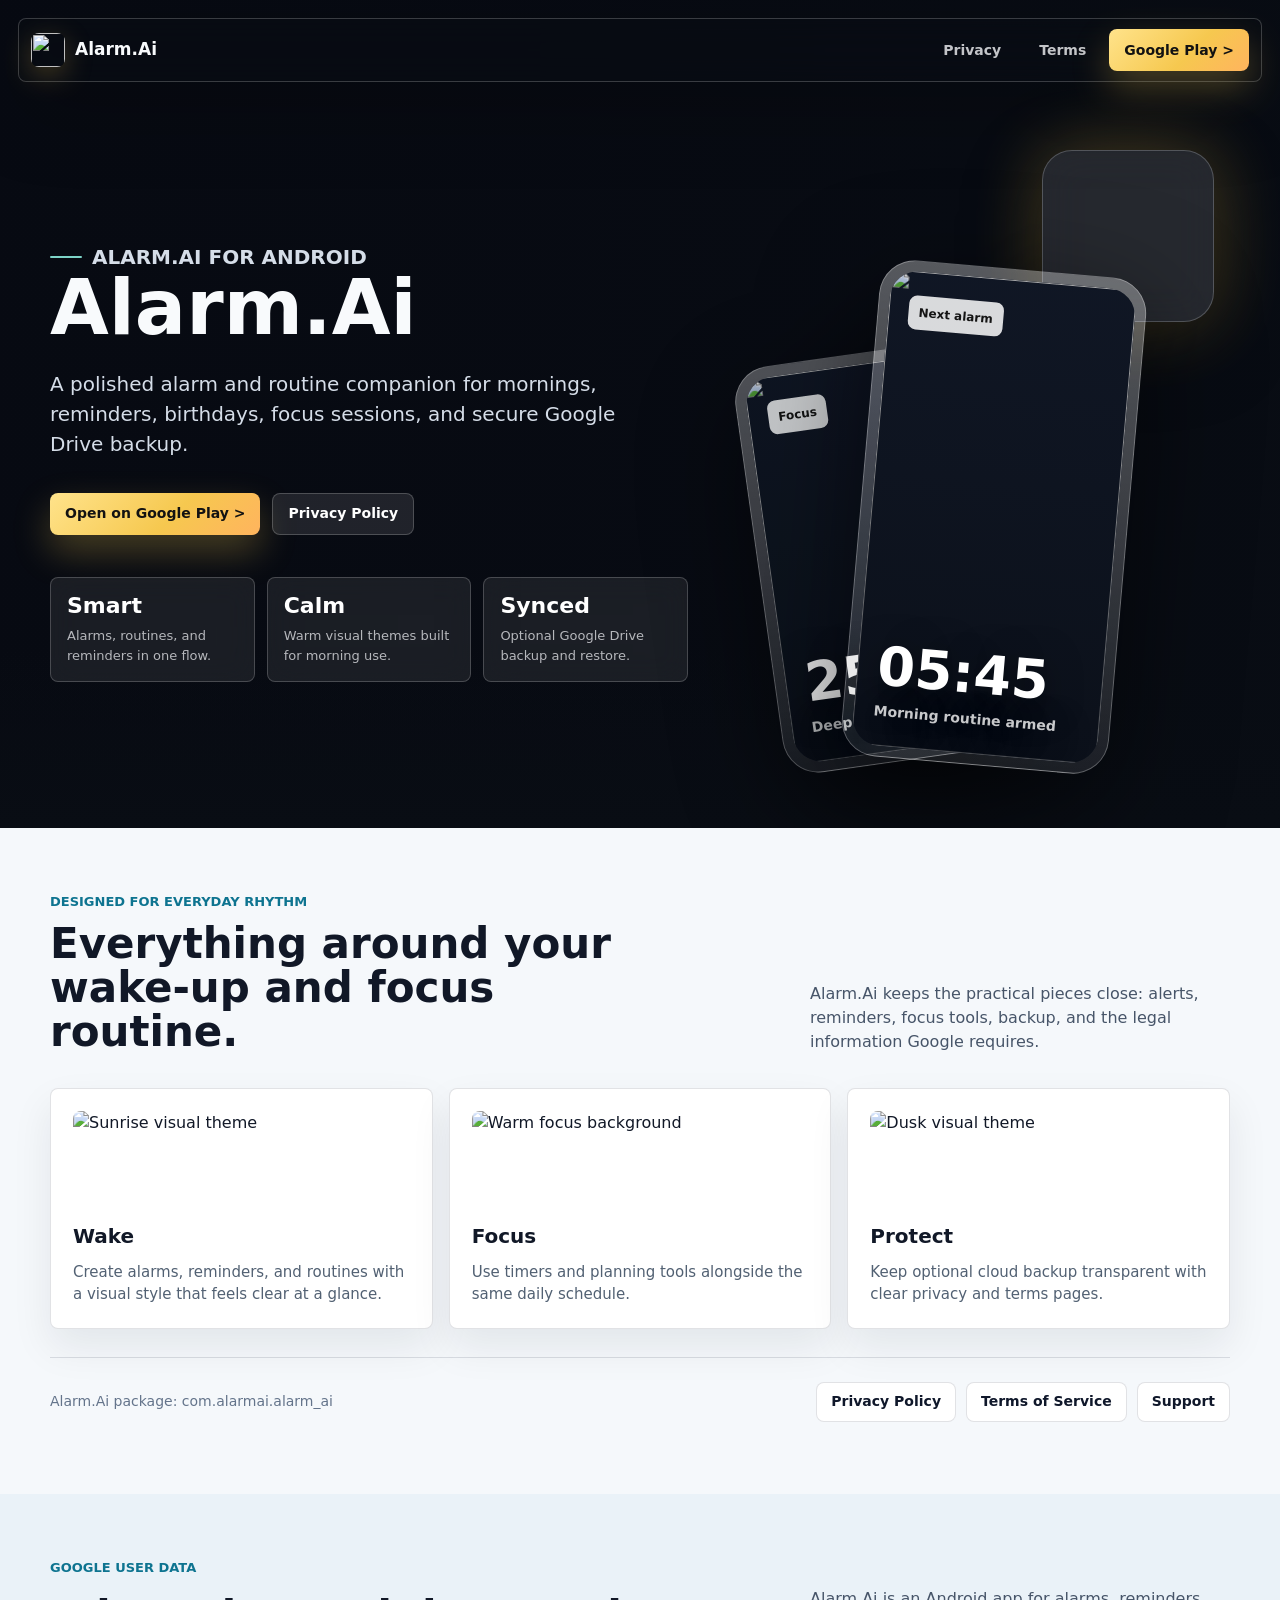
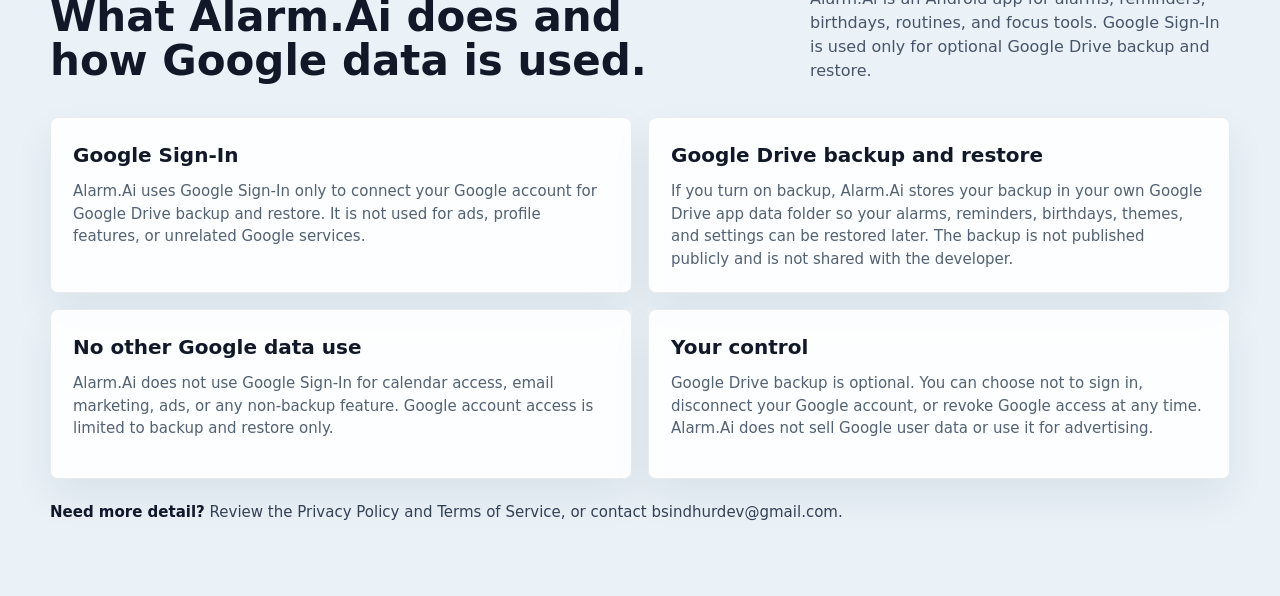
==== commit 87d7eb92: "Limit Google sign-in messaging to Drive backup" ====
--- a/alarmai/index.html
+++ b/alarmai/index.html
@@ -343,12 +343,12 @@
         <section class="trust-band" id="google-data" aria-labelledby="google-data-title">
           <div class="trust-inner">
             <p class="section-kicker">Google user data</p>
-            <div class="feature-head"><h2 id="google-data-title">What Alarm.Ai does and how Google data is used.</h2><p>Alarm.Ai is an Android app for alarms, reminders, birthdays, routines, and focus tools. Google data is used only for optional features that you choose to enable.</p></div>
+            <div class="feature-head"><h2 id="google-data-title">What Alarm.Ai does and how Google data is used.</h2><p>Alarm.Ai is an Android app for alarms, reminders, birthdays, routines, and focus tools. Google Sign-In is used only for optional Google Drive backup and restore.</p></div>
             <div class="trust-grid">
-              <article class="trust-card"><h3>Google Sign-In</h3><p>Alarm.Ai uses Google Sign-In only to connect your Google account to optional app features. Your account identity helps the app know which Google account to use for backup or calendar access.</p></article>
-              <article class="trust-card"><h3>Google Drive backup</h3><p>If you turn on backup, Alarm.Ai stores your backup in your own Google Drive app data folder so your alarms, reminders, birthdays, and settings can be restored later. The backup is not published publicly and is not shared with the developer.</p></article>
-              <article class="trust-card"><h3>Google Calendar read-only access</h3><p>If you connect Google Calendar, Alarm.Ai reads upcoming calendar events only to show schedule context inside the app. Alarm.Ai does not create, edit, or delete calendar events.</p></article>
-              <article class="trust-card"><h3>Your control</h3><p>Google features are optional. You can choose not to sign in, disconnect your Google account, or revoke Google access at any time. Alarm.Ai does not sell Google user data or use it for advertising.</p></article>
+              <article class="trust-card"><h3>Google Sign-In</h3><p>Alarm.Ai uses Google Sign-In only to connect your Google account for Google Drive backup and restore. It is not used for ads, profile features, or unrelated Google services.</p></article>
+              <article class="trust-card"><h3>Google Drive backup and restore</h3><p>If you turn on backup, Alarm.Ai stores your backup in your own Google Drive app data folder so your alarms, reminders, birthdays, themes, and settings can be restored later. The backup is not published publicly and is not shared with the developer.</p></article>
+              <article class="trust-card"><h3>No other Google data use</h3><p>Alarm.Ai does not use Google Sign-In for calendar access, email marketing, ads, or any non-backup feature. Google account access is limited to backup and restore only.</p></article>
+              <article class="trust-card"><h3>Your control</h3><p>Google Drive backup is optional. You can choose not to sign in, disconnect your Google account, or revoke Google access at any time. Alarm.Ai does not sell Google user data or use it for advertising.</p></article>
             </div>
             <p class="trust-note"><strong>Need more detail?</strong> Review the <a href="privacy-policy.html">Privacy Policy</a> and <a href="terms.html">Terms of Service</a>, or contact <a href="mailto:bsindhurdev@gmail.com">bsindhurdev@gmail.com</a>.</p>
           </div>
